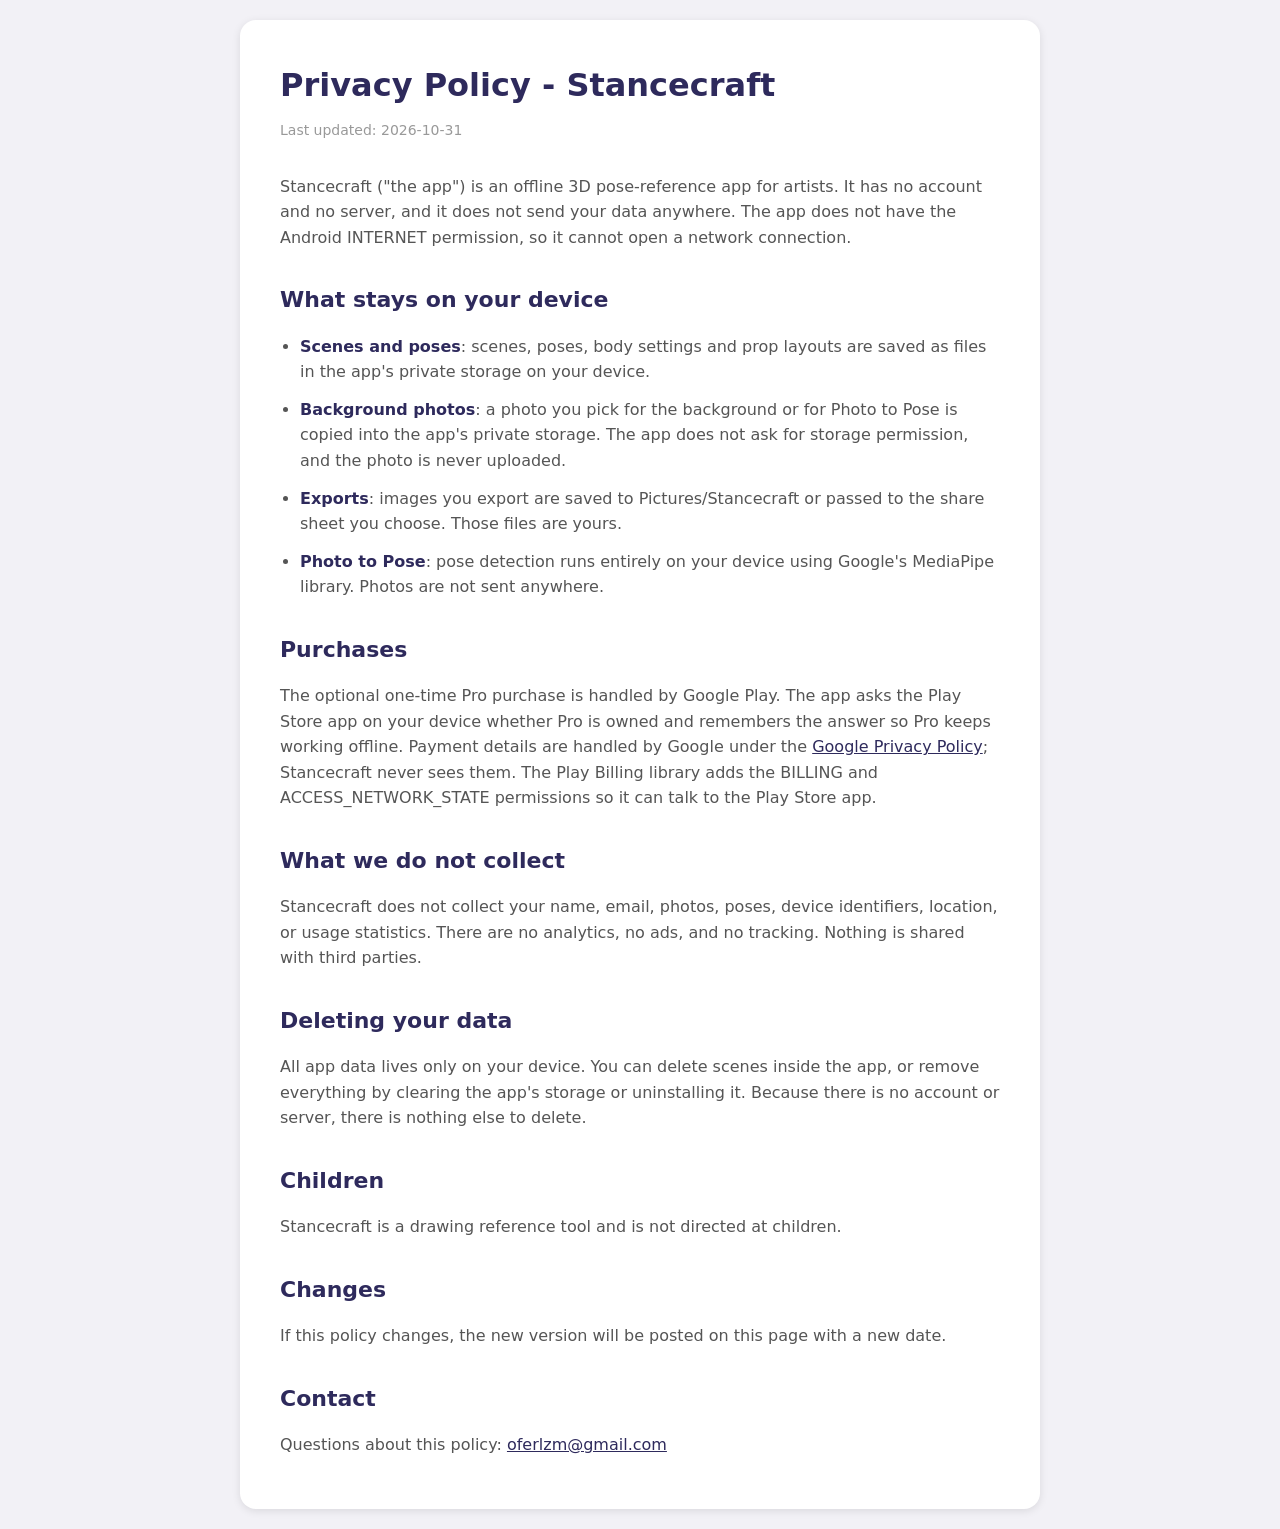
==== privacy.html @ 51dfdc41 "Add Stancecraft privacy policy" ====
<!DOCTYPE html>
<html lang="en">
<head>
    <meta charset="UTF-8">
    <meta name="viewport" content="width=device-width, initial-scale=1.0">
    <title>Privacy Policy - Stancecraft</title>
    <style>
        * { margin: 0; padding: 0; box-sizing: border-box; }
        body { font-family: -apple-system, BlinkMacSystemFont, 'Segoe UI', system-ui, sans-serif; background: #F2F1F6; padding: 20px; color: #333; line-height: 1.6; }
        .container { max-width: 800px; margin: 0 auto; background: white; border-radius: 16px; padding: 40px; box-shadow: 0 2px 8px rgba(0,0,0,0.1); }
        h1 { font-size: 32px; color: #2E2A5C; margin-bottom: 8px; }
        .date { color: #999; font-size: 14px; margin-bottom: 32px; }
        h2 { font-size: 22px; color: #2E2A5C; margin-top: 32px; margin-bottom: 16px; }
        p, li { margin-bottom: 12px; color: #555; }
        ul { margin-left: 20px; margin-bottom: 16px; }
        strong { color: #2E2A5C; }
        a { color: #2E2A5C; }
    </style>
</head>
<body>
    <div class="container">
        <h1>Privacy Policy - Stancecraft</h1>
        <p class="date">Last updated: 2026-10-31</p>
        <p>Stancecraft ("the app") is an offline 3D pose-reference app for artists. It has no account and no server, and it does not send your data anywhere. The app does not have the Android INTERNET permission, so it cannot open a network connection.</p>

        <h2>What stays on your device</h2>
        <ul>
            <li><strong>Scenes and poses</strong>: scenes, poses, body settings and prop layouts are saved as files in the app's private storage on your device.</li>
            <li><strong>Background photos</strong>: a photo you pick for the background or for Photo to Pose is copied into the app's private storage. The app does not ask for storage permission, and the photo is never uploaded.</li>
            <li><strong>Exports</strong>: images you export are saved to Pictures/Stancecraft or passed to the share sheet you choose. Those files are yours.</li>
            <li><strong>Photo to Pose</strong>: pose detection runs entirely on your device using Google's MediaPipe library. Photos are not sent anywhere.</li>
        </ul>

        <h2>Purchases</h2>
        <p>The optional one-time Pro purchase is handled by Google Play. The app asks the Play Store app on your device whether Pro is owned and remembers the answer so Pro keeps working offline. Payment details are handled by Google under the <a href="https://policies.google.com/privacy">Google Privacy Policy</a>; Stancecraft never sees them. The Play Billing library adds the BILLING and ACCESS_NETWORK_STATE permissions so it can talk to the Play Store app.</p>

        <h2>What we do not collect</h2>
        <p>Stancecraft does not collect your name, email, photos, poses, device identifiers, location, or usage statistics. There are no analytics, no ads, and no tracking. Nothing is shared with third parties.</p>

        <h2>Deleting your data</h2>
        <p>All app data lives only on your device. You can delete scenes inside the app, or remove everything by clearing the app's storage or uninstalling it. Because there is no account or server, there is nothing else to delete.</p>

        <h2>Children</h2>
        <p>Stancecraft is a drawing reference tool and is not directed at children.</p>

        <h2>Changes</h2>
        <p>If this policy changes, the new version will be posted on this page with a new date.</p>

        <h2>Contact</h2>
        <p>Questions about this policy: <a href="mailto:oferlzm@gmail.com">oferlzm@gmail.com</a></p>
    </div>
</body>
</html>
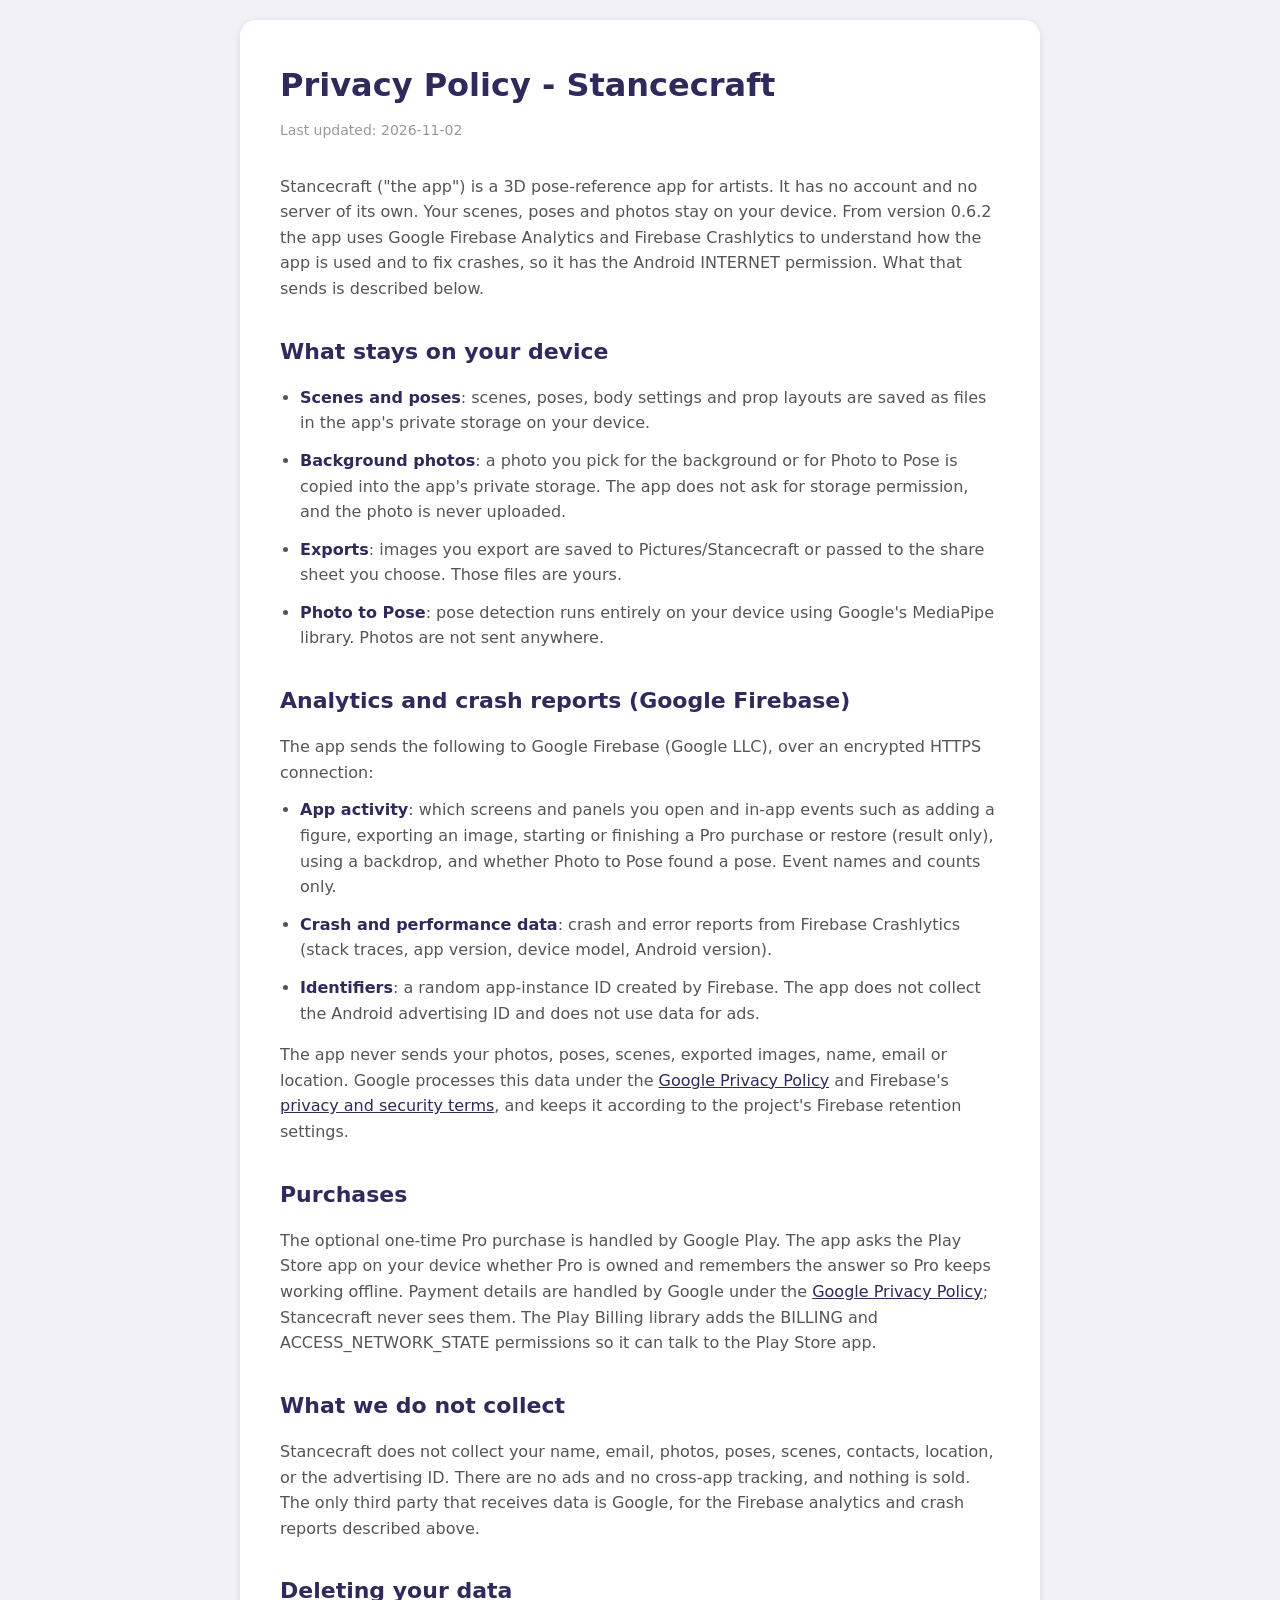
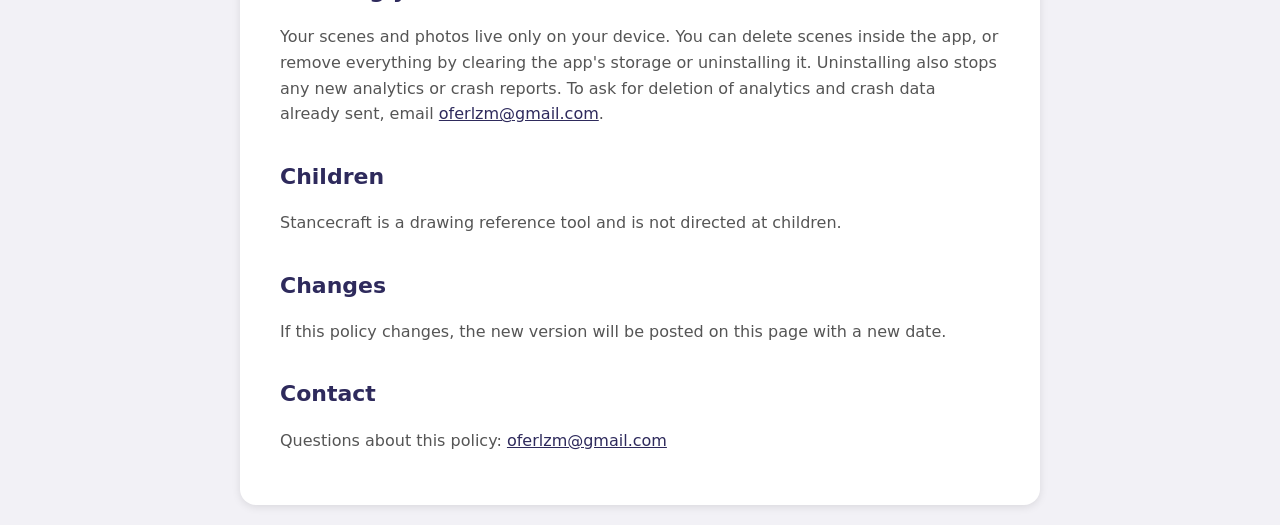
==== commit 0b84d106: "Privacy policy: describe Firebase Analytics + Crashlytics (Stancecraft 0.6.2+)" ====
--- a/privacy.html
+++ b/privacy.html
@@ -20,8 +20,8 @@
 <body>
     <div class="container">
         <h1>Privacy Policy - Stancecraft</h1>
-        <p class="date">Last updated: 2026-10-31</p>
-        <p>Stancecraft ("the app") is an offline 3D pose-reference app for artists. It has no account and no server, and it does not send your data anywhere. The app does not have the Android INTERNET permission, so it cannot open a network connection.</p>
+        <p class="date">Last updated: 2026-11-02</p>
+        <p>Stancecraft ("the app") is a 3D pose-reference app for artists. It has no account and no server of its own. Your scenes, poses and photos stay on your device. From version 0.6.2 the app uses Google Firebase Analytics and Firebase Crashlytics to understand how the app is used and to fix crashes, so it has the Android INTERNET permission. What that sends is described below.</p>
 
         <h2>What stays on your device</h2>
         <ul>
@@ -31,14 +31,23 @@
             <li><strong>Photo to Pose</strong>: pose detection runs entirely on your device using Google's MediaPipe library. Photos are not sent anywhere.</li>
         </ul>
 
+        <h2>Analytics and crash reports (Google Firebase)</h2>
+        <p>The app sends the following to Google Firebase (Google LLC), over an encrypted HTTPS connection:</p>
+        <ul>
+            <li><strong>App activity</strong>: which screens and panels you open and in-app events such as adding a figure, exporting an image, starting or finishing a Pro purchase or restore (result only), using a backdrop, and whether Photo to Pose found a pose. Event names and counts only.</li>
+            <li><strong>Crash and performance data</strong>: crash and error reports from Firebase Crashlytics (stack traces, app version, device model, Android version).</li>
+            <li><strong>Identifiers</strong>: a random app-instance ID created by Firebase. The app does not collect the Android advertising ID and does not use data for ads.</li>
+        </ul>
+        <p>The app never sends your photos, poses, scenes, exported images, name, email or location. Google processes this data under the <a href="https://policies.google.com/privacy">Google Privacy Policy</a> and Firebase's <a href="https://firebase.google.com/support/privacy">privacy and security terms</a>, and keeps it according to the project's Firebase retention settings.</p>
+
         <h2>Purchases</h2>
         <p>The optional one-time Pro purchase is handled by Google Play. The app asks the Play Store app on your device whether Pro is owned and remembers the answer so Pro keeps working offline. Payment details are handled by Google under the <a href="https://policies.google.com/privacy">Google Privacy Policy</a>; Stancecraft never sees them. The Play Billing library adds the BILLING and ACCESS_NETWORK_STATE permissions so it can talk to the Play Store app.</p>
 
         <h2>What we do not collect</h2>
-        <p>Stancecraft does not collect your name, email, photos, poses, device identifiers, location, or usage statistics. There are no analytics, no ads, and no tracking. Nothing is shared with third parties.</p>
+        <p>Stancecraft does not collect your name, email, photos, poses, scenes, contacts, location, or the advertising ID. There are no ads and no cross-app tracking, and nothing is sold. The only third party that receives data is Google, for the Firebase analytics and crash reports described above.</p>
 
         <h2>Deleting your data</h2>
-        <p>All app data lives only on your device. You can delete scenes inside the app, or remove everything by clearing the app's storage or uninstalling it. Because there is no account or server, there is nothing else to delete.</p>
+        <p>Your scenes and photos live only on your device. You can delete scenes inside the app, or remove everything by clearing the app's storage or uninstalling it. Uninstalling also stops any new analytics or crash reports. To ask for deletion of analytics and crash data already sent, email <a href="mailto:oferlzm@gmail.com">oferlzm@gmail.com</a>.</p>
 
         <h2>Children</h2>
         <p>Stancecraft is a drawing reference tool and is not directed at children.</p>
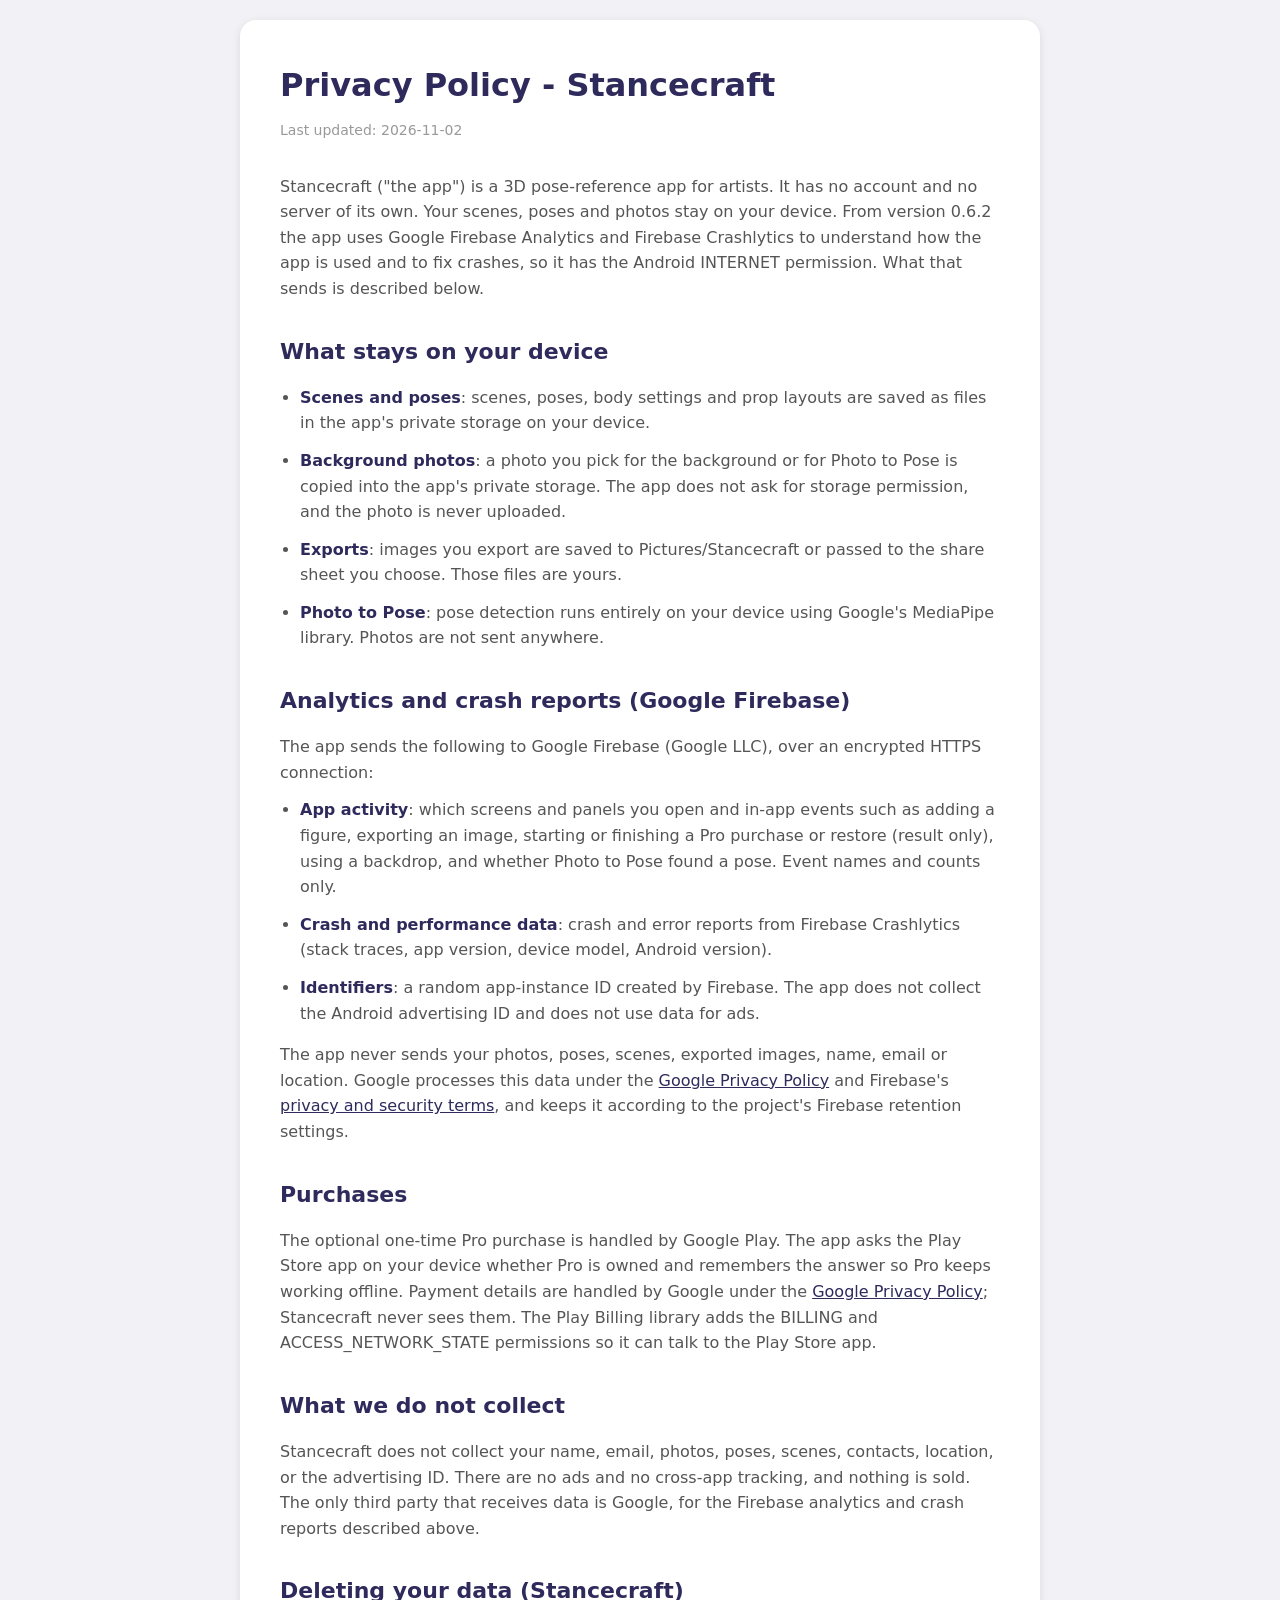
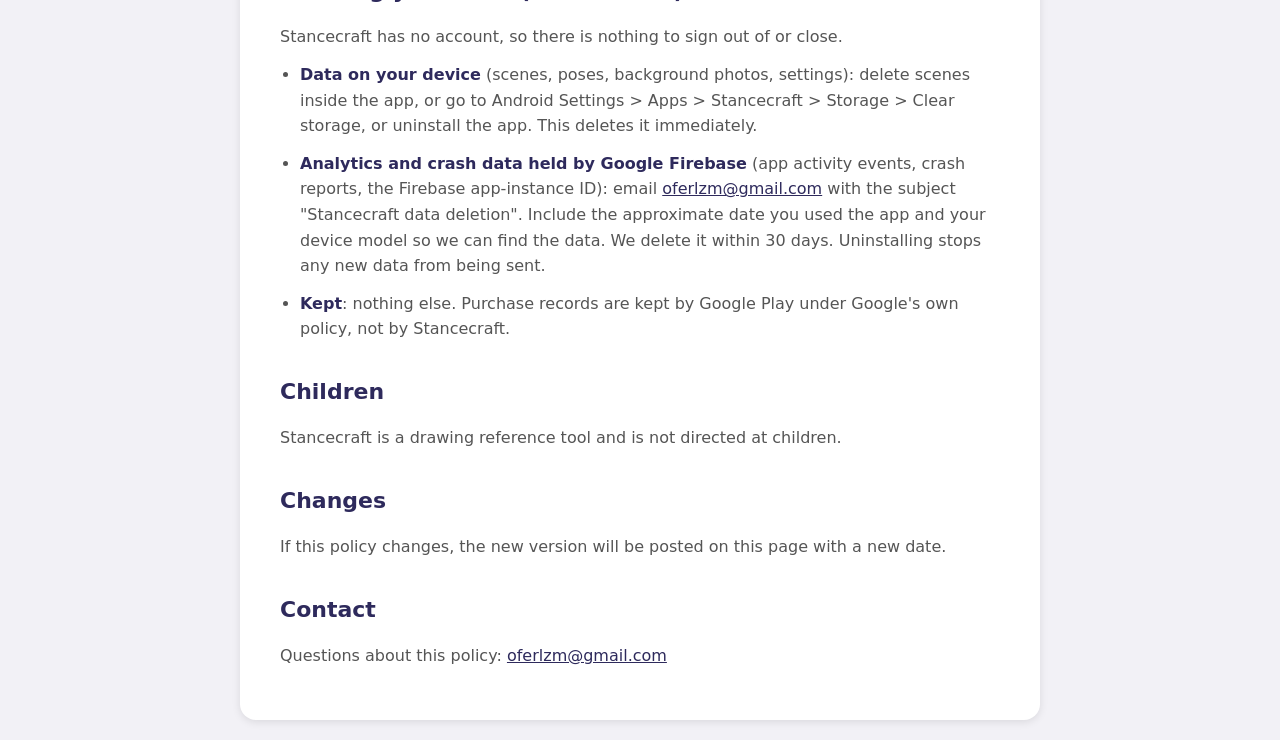
==== commit 6f220c06: "Privacy policy: data deletion section with steps (#delete-data)" ====
--- a/privacy.html
+++ b/privacy.html
@@ -46,8 +46,13 @@
         <h2>What we do not collect</h2>
         <p>Stancecraft does not collect your name, email, photos, poses, scenes, contacts, location, or the advertising ID. There are no ads and no cross-app tracking, and nothing is sold. The only third party that receives data is Google, for the Firebase analytics and crash reports described above.</p>
 
-        <h2>Deleting your data</h2>
-        <p>Your scenes and photos live only on your device. You can delete scenes inside the app, or remove everything by clearing the app's storage or uninstalling it. Uninstalling also stops any new analytics or crash reports. To ask for deletion of analytics and crash data already sent, email <a href="mailto:oferlzm@gmail.com">oferlzm@gmail.com</a>.</p>
+        <h2 id="delete-data">Deleting your data (Stancecraft)</h2>
+        <p>Stancecraft has no account, so there is nothing to sign out of or close.</p>
+        <ul>
+            <li><strong>Data on your device</strong> (scenes, poses, background photos, settings): delete scenes inside the app, or go to Android Settings &gt; Apps &gt; Stancecraft &gt; Storage &gt; Clear storage, or uninstall the app. This deletes it immediately.</li>
+            <li><strong>Analytics and crash data held by Google Firebase</strong> (app activity events, crash reports, the Firebase app-instance ID): email <a href="mailto:oferlzm@gmail.com?subject=Stancecraft%20data%20deletion">oferlzm@gmail.com</a> with the subject "Stancecraft data deletion". Include the approximate date you used the app and your device model so we can find the data. We delete it within 30 days. Uninstalling stops any new data from being sent.</li>
+            <li><strong>Kept</strong>: nothing else. Purchase records are kept by Google Play under Google's own policy, not by Stancecraft.</li>
+        </ul>
 
         <h2>Children</h2>
         <p>Stancecraft is a drawing reference tool and is not directed at children.</p>
